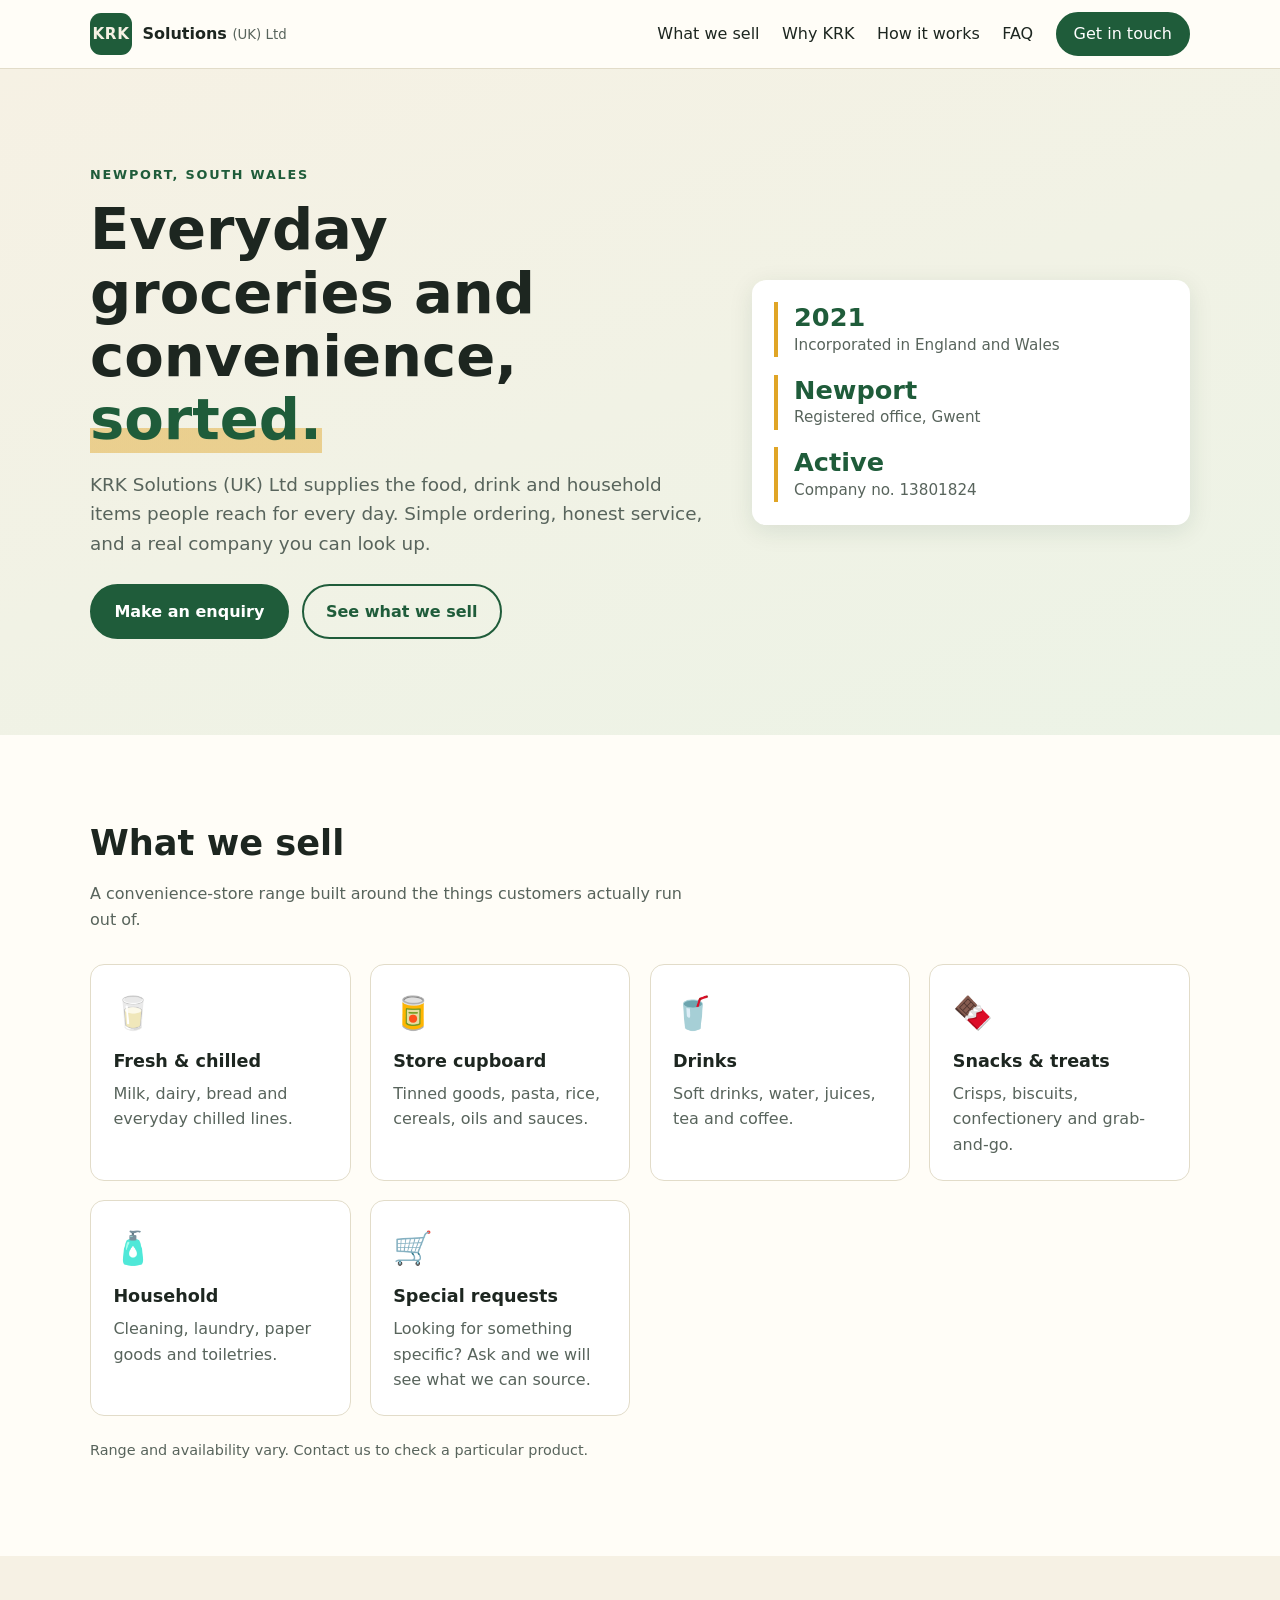
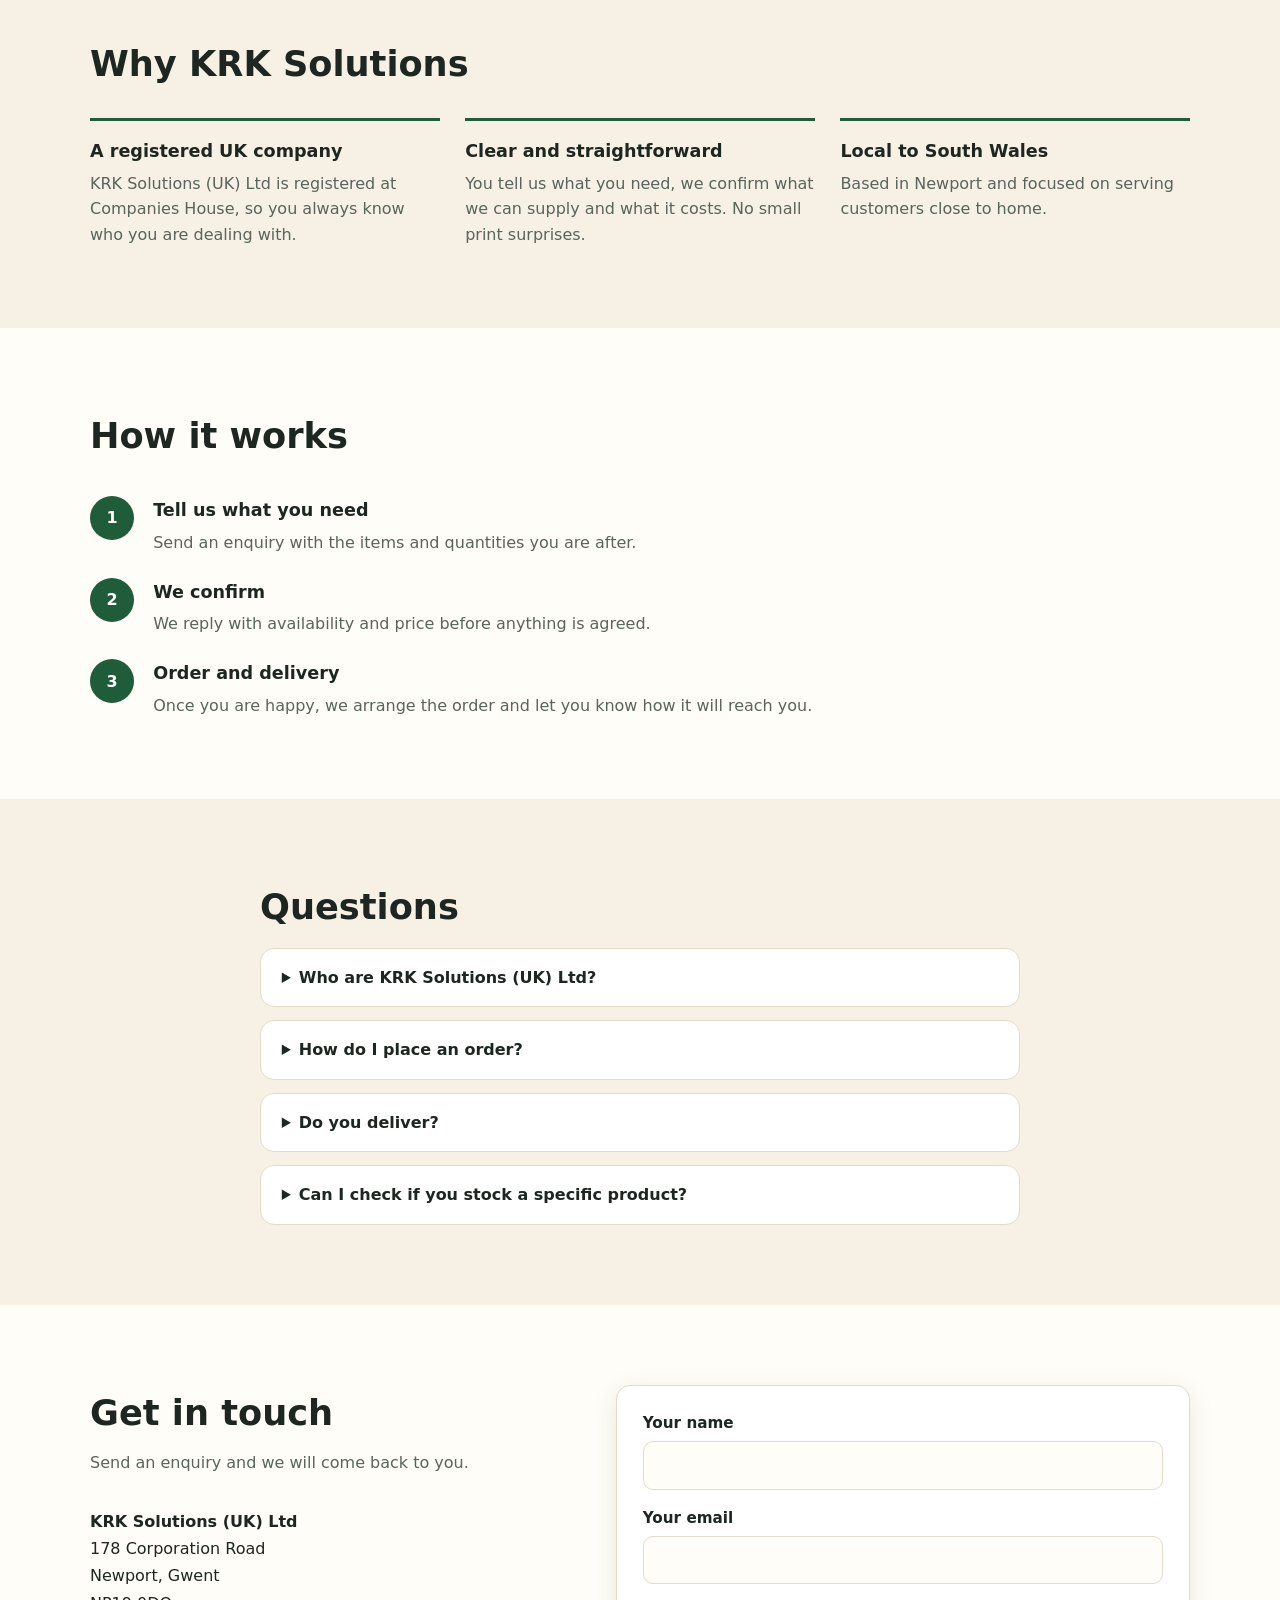
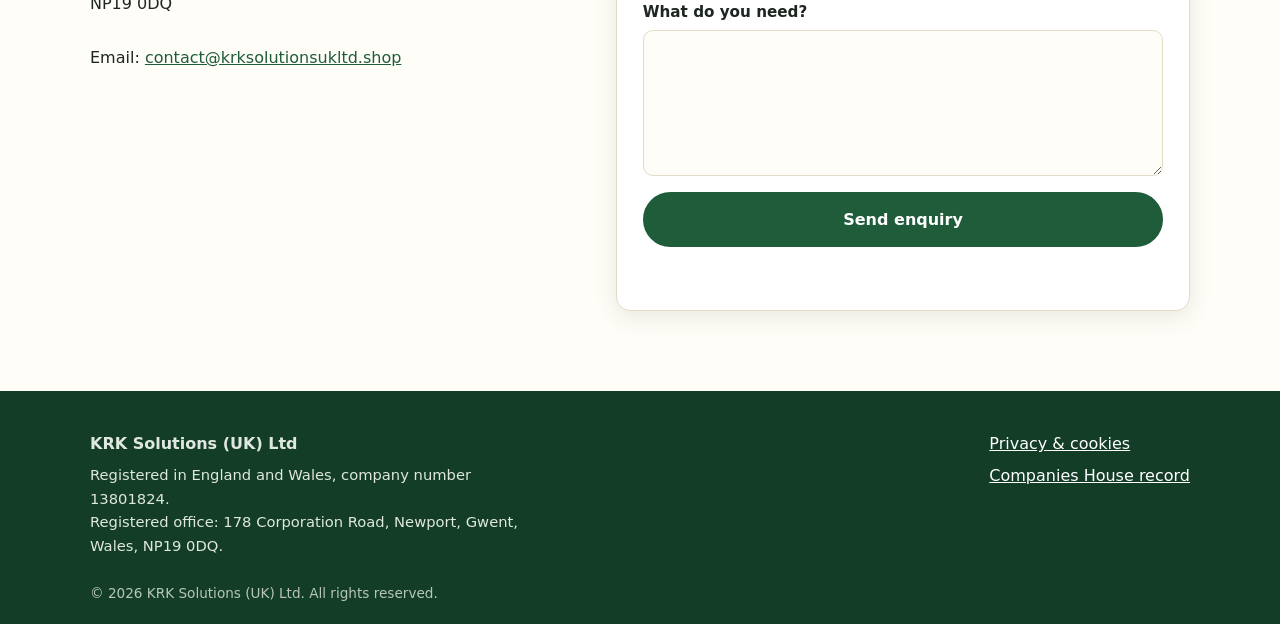
==== index.html @ f1e15398 "Add KRK Solutions (UK) Ltd website Co-Authored-By: Claude Sonnet 5.5 <noreply@anthropic.com>" ====
<!doctype html>
<html lang="en-GB">
<head>
  <meta charset="utf-8">
  <meta name="viewport" content="width=device-width, initial-scale=1">
  <title>KRK Solutions (UK) Ltd | Groceries &amp; Convenience, Newport</title>
  <meta name="description" content="KRK Solutions (UK) Ltd is a Newport-based retailer of everyday groceries and convenience goods. Get in touch for enquiries and orders.">
  <link rel="canonical" href="https://krksolutionsukltd.shop/">
  <meta property="og:title" content="KRK Solutions (UK) Ltd">
  <meta property="og:description" content="Everyday groceries and convenience goods from Newport, South Wales.">
  <meta property="og:type" content="website">
  <meta property="og:url" content="https://krksolutionsukltd.shop/">
  <meta name="theme-color" content="#1f5c3a">
  <link rel="icon" href="data:image/svg+xml,%3Csvg xmlns='http://www.w3.org/2000/svg' viewBox='0 0 64 64'%3E%3Crect width='64' height='64' rx='14' fill='%231f5c3a'/%3E%3Ctext x='32' y='43' font-family='Arial' font-weight='700' font-size='28' text-anchor='middle' fill='%23f6f1e4'%3EKRK%3C/text%3E%3C/svg%3E">
  <link rel="stylesheet" href="css/styles.css">
</head>
<body>
  <a class="skip" href="#main">Skip to content</a>

  <header class="site-header">
    <div class="wrap bar">
      <a class="brand" href="#top" aria-label="KRK Solutions (UK) Ltd, home">
        <span class="brand-mark" aria-hidden="true">KRK</span>
        <span class="brand-text">Solutions <small>(UK) Ltd</small></span>
      </a>
      <button class="menu-btn" aria-expanded="false" aria-controls="nav" aria-label="Menu">
        <span></span><span></span><span></span>
      </button>
      <nav id="nav" class="nav" aria-label="Main">
        <a href="#range">What we sell</a>
        <a href="#why">Why KRK</a>
        <a href="#how">How it works</a>
        <a href="#faq">FAQ</a>
        <a href="#contact" class="btn btn-small">Get in touch</a>
      </nav>
    </div>
  </header>

  <main id="main">
    <section class="hero" id="top">
      <div class="wrap hero-grid">
        <div class="hero-copy">
          <p class="eyebrow">Newport, South Wales</p>
          <h1>Everyday groceries and convenience, <em>sorted.</em></h1>
          <p class="lead">KRK Solutions (UK) Ltd supplies the food, drink and household items people reach for every day. Simple ordering, honest service, and a real company you can look up.</p>
          <div class="cta-row">
            <a class="btn" href="#contact">Make an enquiry</a>
            <a class="btn btn-ghost" href="#range">See what we sell</a>
          </div>
        </div>
        <ul class="hero-card" aria-label="At a glance">
          <li><strong>2021</strong><span>Incorporated in England and Wales</span></li>
          <li><strong>Newport</strong><span>Registered office, Gwent</span></li>
          <li><strong>Active</strong><span>Company no. 13801824</span></li>
        </ul>
      </div>
    </section>

    <section class="section" id="range">
      <div class="wrap">
        <h2>What we sell</h2>
        <p class="section-intro">A convenience-store range built around the things customers actually run out of.</p>
        <div class="cards">
          <article class="card"><span class="icon" aria-hidden="true">🥛</span><h3>Fresh &amp; chilled</h3><p>Milk, dairy, bread and everyday chilled lines.</p></article>
          <article class="card"><span class="icon" aria-hidden="true">🥫</span><h3>Store cupboard</h3><p>Tinned goods, pasta, rice, cereals, oils and sauces.</p></article>
          <article class="card"><span class="icon" aria-hidden="true">🥤</span><h3>Drinks</h3><p>Soft drinks, water, juices, tea and coffee.</p></article>
          <article class="card"><span class="icon" aria-hidden="true">🍫</span><h3>Snacks &amp; treats</h3><p>Crisps, biscuits, confectionery and grab-and-go.</p></article>
          <article class="card"><span class="icon" aria-hidden="true">🧴</span><h3>Household</h3><p>Cleaning, laundry, paper goods and toiletries.</p></article>
          <article class="card"><span class="icon" aria-hidden="true">🛒</span><h3>Special requests</h3><p>Looking for something specific? Ask and we will see what we can source.</p></article>
        </div>
        <p class="note">Range and availability vary. Contact us to check a particular product.</p>
      </div>
    </section>

    <section class="section alt" id="why">
      <div class="wrap">
        <h2>Why KRK Solutions</h2>
        <div class="split">
          <div class="point"><h3>A registered UK company</h3><p>KRK Solutions (UK) Ltd is registered at Companies House, so you always know who you are dealing with.</p></div>
          <div class="point"><h3>Clear and straightforward</h3><p>You tell us what you need, we confirm what we can supply and what it costs. No small print surprises.</p></div>
          <div class="point"><h3>Local to South Wales</h3><p>Based in Newport and focused on serving customers close to home.</p></div>
        </div>
      </div>
    </section>

    <section class="section" id="how">
      <div class="wrap">
        <h2>How it works</h2>
        <ol class="steps">
          <li><span class="num">1</span><div><h3>Tell us what you need</h3><p>Send an enquiry with the items and quantities you are after.</p></div></li>
          <li><span class="num">2</span><div><h3>We confirm</h3><p>We reply with availability and price before anything is agreed.</p></div></li>
          <li><span class="num">3</span><div><h3>Order and delivery</h3><p>Once you are happy, we arrange the order and let you know how it will reach you.</p></div></li>
        </ol>
      </div>
    </section>

    <section class="section alt" id="faq">
      <div class="wrap narrow">
        <h2>Questions</h2>
        <details><summary>Who are KRK Solutions (UK) Ltd?</summary><p>We are a private limited company registered in England and Wales (company number 13801824), incorporated on 15 December 2021, with our registered office in Newport.</p></details>
        <details><summary>How do I place an order?</summary><p>Use the enquiry form below or email us. We will confirm stock and price with you first.</p></details>
        <details><summary>Do you deliver?</summary><p>Delivery depends on your location and order size. Ask in your enquiry and we will confirm the options.</p></details>
        <details><summary>Can I check if you stock a specific product?</summary><p>Yes. Send us the product name and we will let you know.</p></details>
      </div>
    </section>

    <section class="section" id="contact">
      <div class="wrap contact-grid">
        <div>
          <h2>Get in touch</h2>
          <p class="section-intro">Send an enquiry and we will come back to you.</p>
          <address>
            <strong>KRK Solutions (UK) Ltd</strong><br>
            178 Corporation Road<br>
            Newport, Gwent<br>
            NP19 0DQ<br>
            <br>
            Email: <a id="mail-link" href="mailto:contact@krksolutionsukltd.shop">contact@krksolutionsukltd.shop</a>
          </address>
        </div>
        <form id="enquiry" class="form" novalidate>
          <label>Your name<input name="name" type="text" autocomplete="name" required></label>
          <label>Your email<input name="email" type="email" autocomplete="email" required></label>
          <label>What do you need?<textarea name="message" rows="5" required></textarea></label>
          <button class="btn" type="submit">Send enquiry</button>
          <p class="form-status" role="status" aria-live="polite"></p>
        </form>
      </div>
    </section>
  </main>

  <footer class="site-footer">
    <div class="wrap foot-grid">
      <div>
        <strong>KRK Solutions (UK) Ltd</strong>
        <p>Registered in England and Wales, company number 13801824.<br>
        Registered office: 178 Corporation Road, Newport, Gwent, Wales, NP19 0DQ.</p>
      </div>
      <div class="foot-links">
        <a href="privacy.html">Privacy &amp; cookies</a>
        <a href="https://find-and-update.company-information.service.gov.uk/company/13801824" rel="noopener" target="_blank">Companies House record</a>
      </div>
    </div>
    <div class="wrap copy">© <span id="year">2026</span> KRK Solutions (UK) Ltd. All rights reserved.</div>
  </footer>

  <script src="js/main.js"></script>
</body>
</html>
---- css/styles.css ----
:root{
  --green:#1f5c3a; --green-dark:#143d27; --cream:#f6f1e4; --paper:#fffdf7;
  --ink:#1d2620; --muted:#58645c; --accent:#e0a526; --line:#e2dcc9;
  --radius:14px; --shadow:0 6px 24px rgba(20,61,39,.10);
}
*{box-sizing:border-box}
html{scroll-behavior:smooth;scroll-padding-top:78px}
body{margin:0;font-family:system-ui,-apple-system,"Segoe UI",Roboto,Arial,sans-serif;color:var(--ink);background:var(--paper);line-height:1.6;-webkit-font-smoothing:antialiased}
img,svg{max-width:100%}
a{color:var(--green)}
.wrap{width:min(1100px,100% - 32px);margin-inline:auto}
.narrow{width:min(760px,100% - 32px)}
.skip{position:absolute;left:-999px;top:0;background:var(--green);color:#fff;padding:.6rem 1rem;z-index:100}
.skip:focus{left:8px;top:8px}

/* header */
.site-header{position:sticky;top:0;z-index:50;background:rgba(255,253,247,.94);backdrop-filter:blur(8px);border-bottom:1px solid var(--line)}
.bar{display:flex;align-items:center;justify-content:space-between;min-height:68px;gap:1rem}
.brand{display:flex;align-items:center;gap:.65rem;text-decoration:none;color:var(--ink);font-weight:700}
.brand-mark{display:grid;place-items:center;width:42px;height:42px;border-radius:11px;background:var(--green);color:var(--cream);font-size:.95rem;letter-spacing:.04em}
.brand-text small{font-weight:500;color:var(--muted)}
.nav{display:flex;align-items:center;gap:1.4rem}
.nav a{text-decoration:none;color:var(--ink);font-weight:500}
.nav a:hover{color:var(--green)}
.menu-btn{display:none;background:none;border:0;padding:.5rem;cursor:pointer}
.menu-btn span{display:block;width:24px;height:2px;background:var(--ink);margin:5px 0;transition:.2s}

/* buttons */
.btn{display:inline-block;background:var(--green);color:#fff !important;padding:.8rem 1.4rem;border-radius:999px;font-weight:600;text-decoration:none;border:2px solid var(--green);cursor:pointer;font:inherit;font-weight:600;transition:transform .15s,background .15s}
.btn:hover{background:var(--green-dark);transform:translateY(-1px)}
.btn-small{padding:.45rem 1rem}
.btn-ghost{background:transparent;color:var(--green) !important}
.btn-ghost:hover{background:var(--green);color:#fff !important}

/* hero */
.hero{background:linear-gradient(160deg,var(--cream),#ecf3e6);padding:clamp(3rem,8vw,6rem) 0}
.hero-grid{display:grid;grid-template-columns:1.4fr 1fr;gap:3rem;align-items:center}
.eyebrow{text-transform:uppercase;letter-spacing:.14em;font-size:.8rem;font-weight:700;color:var(--green);margin:0 0 .8rem}
h1{font-size:clamp(2.1rem,5vw,3.6rem);line-height:1.1;margin:0 0 1rem}
h1 em{font-style:normal;color:var(--green);background:linear-gradient(transparent 62%,rgba(224,165,38,.45) 62%)}
.lead{font-size:1.15rem;color:var(--muted);max-width:56ch}
.cta-row{display:flex;flex-wrap:wrap;gap:.8rem;margin-top:1.6rem}
.hero-card{list-style:none;margin:0;padding:1.4rem;background:#fff;border-radius:var(--radius);box-shadow:var(--shadow);display:grid;gap:1.1rem}
.hero-card li{display:flex;flex-direction:column;border-left:4px solid var(--accent);padding-left:1rem}
.hero-card strong{font-size:1.6rem;color:var(--green);line-height:1.2}
.hero-card span{color:var(--muted);font-size:.95rem}

/* sections */
.section{padding:clamp(3rem,7vw,5rem) 0}
.section.alt{background:var(--cream)}
h2{font-size:clamp(1.6rem,3.4vw,2.2rem);margin:0 0 .6rem}
h3{margin:0 0 .35rem;font-size:1.1rem}
.section-intro{color:var(--muted);margin:0 0 2rem;max-width:60ch}
.cards{display:grid;grid-template-columns:repeat(auto-fit,minmax(230px,1fr));gap:1.2rem}
.card{background:#fff;border:1px solid var(--line);border-radius:var(--radius);padding:1.4rem;transition:box-shadow .2s,transform .2s}
.card:hover{box-shadow:var(--shadow);transform:translateY(-3px)}
.card p{margin:0;color:var(--muted)}
.icon{font-size:2rem;display:block;margin-bottom:.5rem}
.note{color:var(--muted);font-size:.9rem;margin-top:1.4rem}
.split{display:grid;grid-template-columns:repeat(auto-fit,minmax(250px,1fr));gap:1.6rem;margin-top:1.6rem}
.point{border-top:3px solid var(--green);padding-top:1rem}
.point p{margin:0;color:var(--muted)}
.steps{list-style:none;margin:2rem 0 0;padding:0;display:grid;gap:1.4rem}
.steps li{display:flex;gap:1.2rem;align-items:flex-start}
.steps p{margin:0;color:var(--muted)}
.num{flex:none;display:grid;place-items:center;width:44px;height:44px;border-radius:50%;background:var(--green);color:#fff;font-weight:700}

/* faq */
details{background:#fff;border:1px solid var(--line);border-radius:var(--radius);padding:1rem 1.3rem;margin-top:.8rem}
summary{cursor:pointer;font-weight:600}
details p{margin:.7rem 0 0;color:var(--muted)}

/* contact */
.contact-grid{display:grid;grid-template-columns:1fr 1.2fr;gap:3rem}
address{font-style:normal;line-height:1.7}
.form{display:grid;gap:1rem;background:#fff;padding:1.6rem;border-radius:var(--radius);border:1px solid var(--line);box-shadow:var(--shadow)}
.form label{display:grid;gap:.35rem;font-weight:600;font-size:.95rem}
.form input,.form textarea{font:inherit;padding:.7rem .85rem;border:1.5px solid var(--line);border-radius:10px;background:var(--paper)}
.form input:focus,.form textarea:focus{outline:2px solid var(--green);border-color:var(--green)}
.form .invalid{border-color:#b3261e}
.form-status{margin:0;min-height:1.4em;font-size:.95rem}

/* footer */
.site-footer{background:var(--green-dark);color:#dfe8e0;padding:2.5rem 0 1.2rem}
.site-footer a{color:#fff}
.foot-grid{display:flex;justify-content:space-between;gap:2rem;flex-wrap:wrap}
.foot-grid p{margin:.4rem 0 0;font-size:.92rem;max-width:46ch}
.foot-links{display:flex;flex-direction:column;gap:.4rem}
.copy{margin-top:1.6rem;font-size:.85rem;opacity:.8}

/* legal page */
.legal{padding:3rem 0 4rem}
.legal h1{font-size:2rem}
.legal h2{font-size:1.2rem;margin-top:2rem}

/* motion */
.reveal{opacity:0;transform:translateY(14px);transition:opacity .6s,transform .6s}
.reveal.in{opacity:1;transform:none}
@media (prefers-reduced-motion:reduce){*{transition:none !important;scroll-behavior:auto !important}.reveal{opacity:1;transform:none}}

/* mobile */
@media (max-width:820px){
  .hero-grid,.contact-grid{grid-template-columns:1fr}
  .menu-btn{display:block}
  .nav{position:absolute;top:68px;left:0;right:0;flex-direction:column;align-items:stretch;gap:0;background:var(--paper);border-bottom:1px solid var(--line);display:none;padding:.5rem 16px 1rem}
  .nav.open{display:flex}
  .nav a{padding:.8rem 0;border-bottom:1px solid var(--line)}
  .nav .btn{text-align:center;margin-top:.8rem;border-bottom:2px solid var(--green)}
}
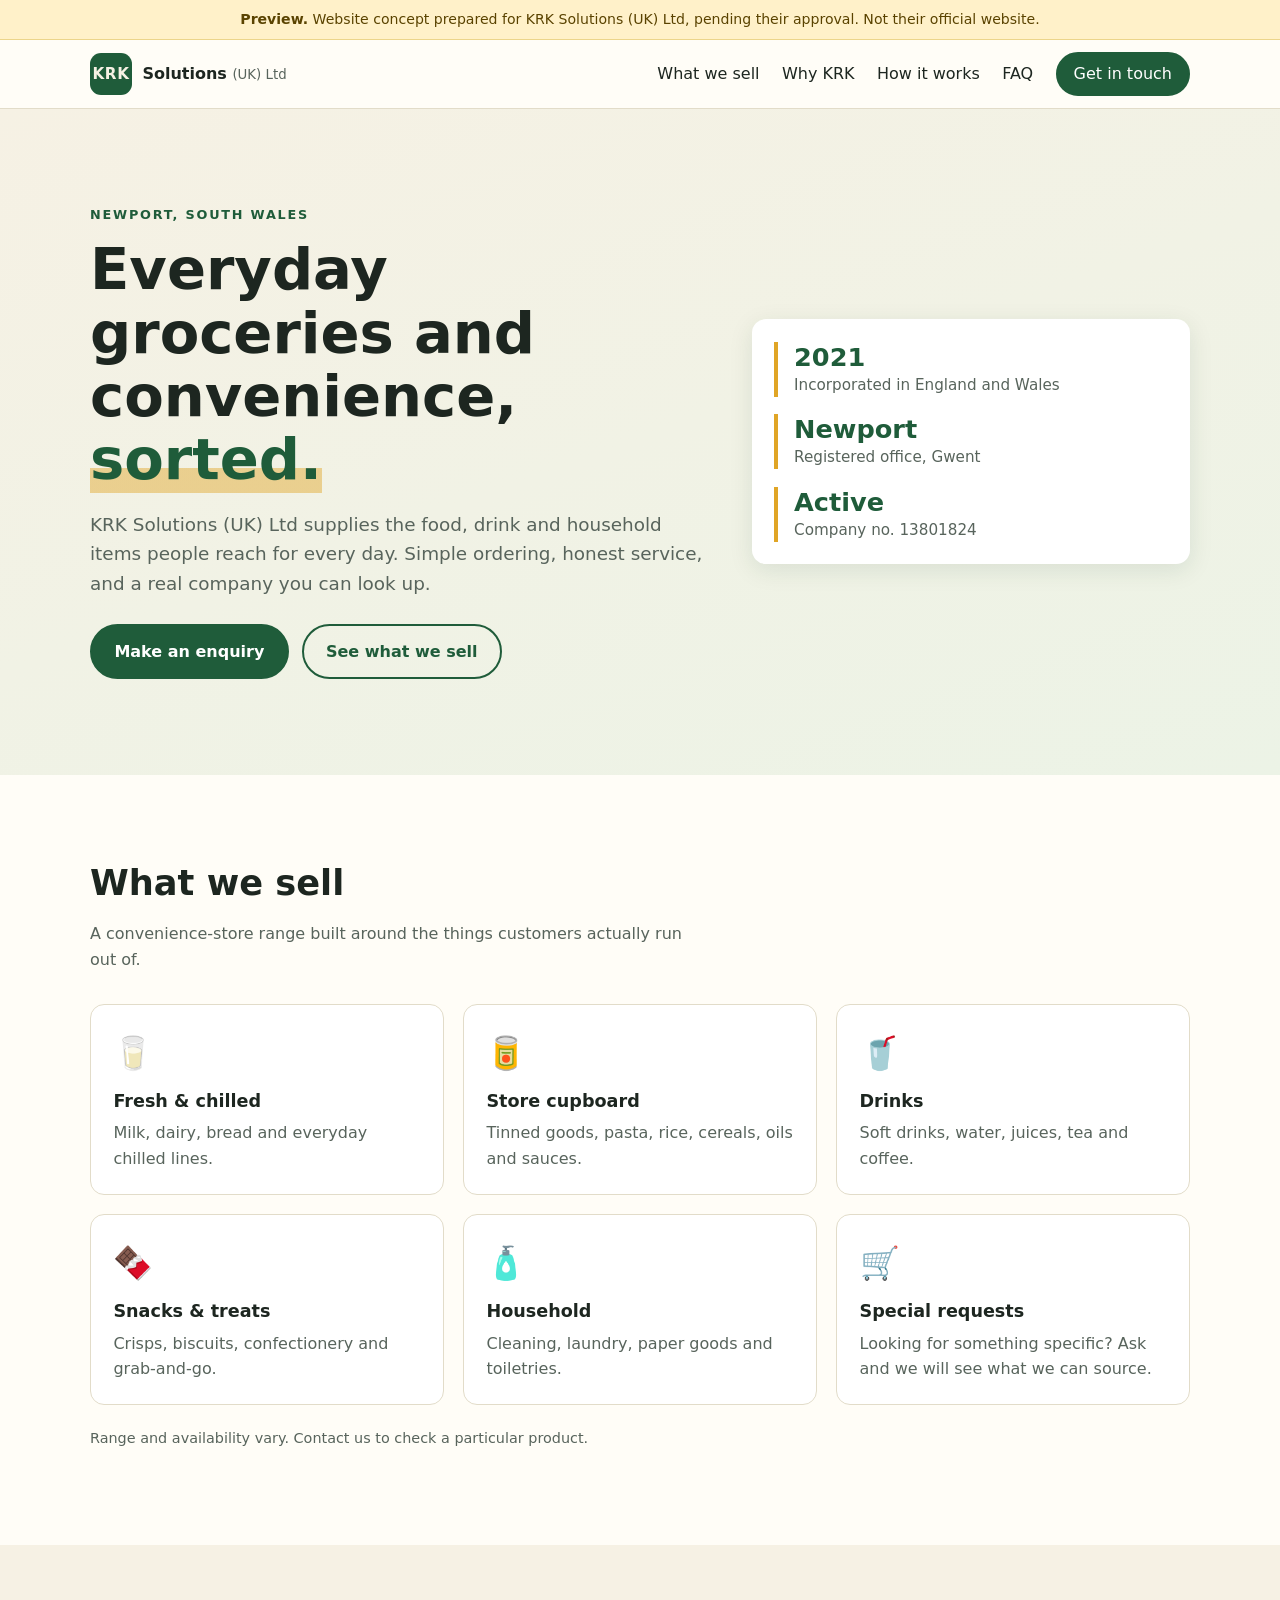
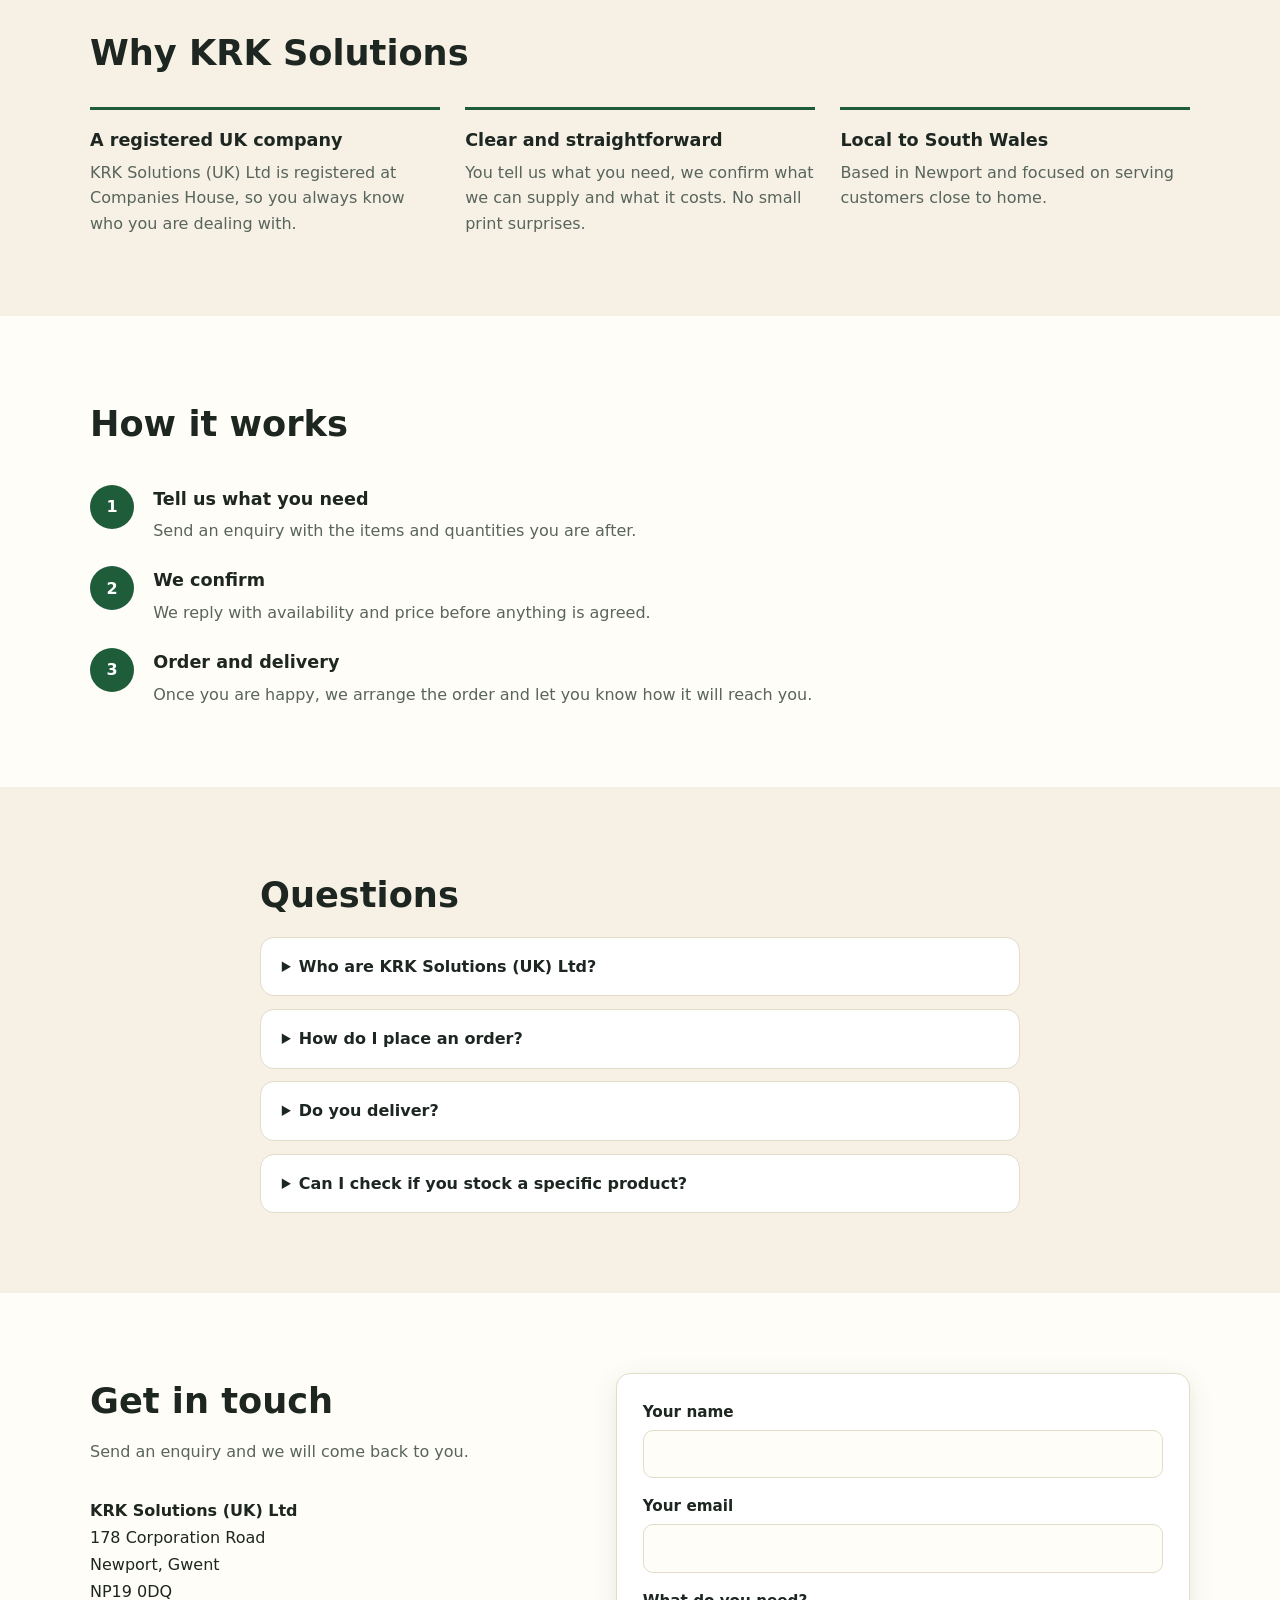
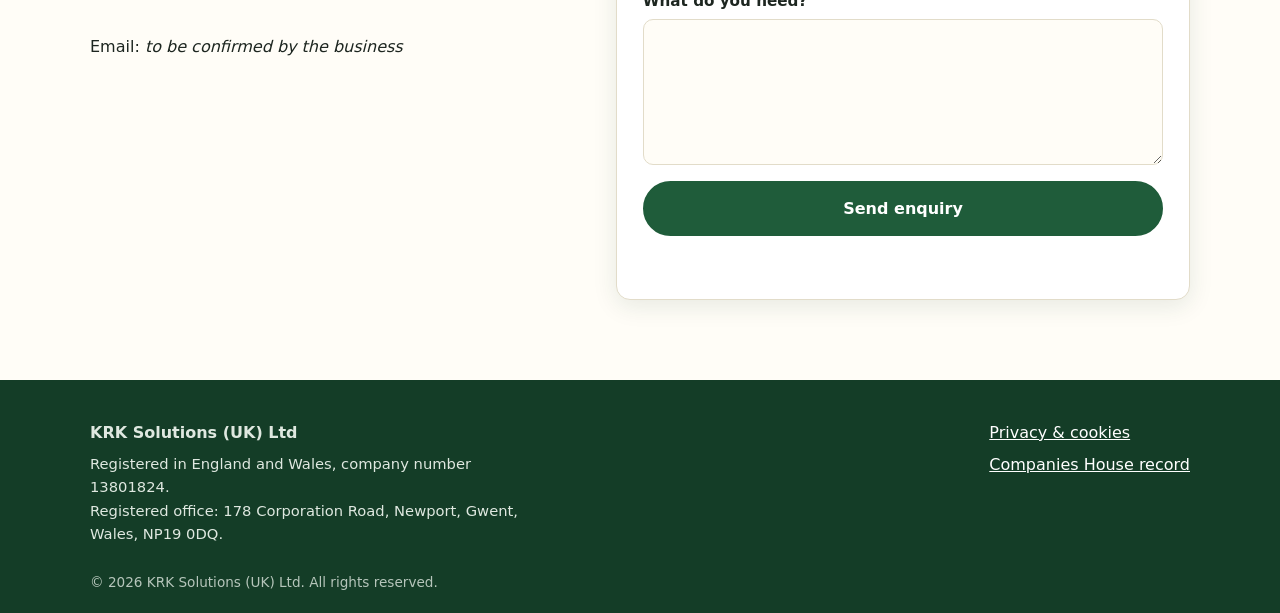
==== commit ecb8dd21: "Label site as a preview pending the company's approval Adds a preview notice, noindex, placeholder c" ====
--- a/index.html
+++ b/index.html
@@ -1,20 +1,20 @@
 <!doctype html>
-<html lang="en-GB">
+<html lang="en-GB" data-draft>
 <head>
   <meta charset="utf-8">
   <meta name="viewport" content="width=device-width, initial-scale=1">
-  <title>KRK Solutions (UK) Ltd | Groceries &amp; Convenience, Newport</title>
+  <meta name="robots" content="noindex, nofollow">
+  <title>KRK Solutions (UK) Ltd | Groceries &amp; Convenience, Newport (Preview)</title>
   <meta name="description" content="KRK Solutions (UK) Ltd is a Newport-based retailer of everyday groceries and convenience goods. Get in touch for enquiries and orders.">
-  <link rel="canonical" href="https://krksolutionsukltd.shop/">
   <meta property="og:title" content="KRK Solutions (UK) Ltd">
   <meta property="og:description" content="Everyday groceries and convenience goods from Newport, South Wales.">
   <meta property="og:type" content="website">
-  <meta property="og:url" content="https://krksolutionsukltd.shop/">
   <meta name="theme-color" content="#1f5c3a">
   <link rel="icon" href="data:image/svg+xml,%3Csvg xmlns='http://www.w3.org/2000/svg' viewBox='0 0 64 64'%3E%3Crect width='64' height='64' rx='14' fill='%231f5c3a'/%3E%3Ctext x='32' y='43' font-family='Arial' font-weight='700' font-size='28' text-anchor='middle' fill='%23f6f1e4'%3EKRK%3C/text%3E%3C/svg%3E">
   <link rel="stylesheet" href="css/styles.css">
 </head>
 <body>
+  <div class="draft-bar" role="note"><strong>Preview.</strong> Website concept prepared for KRK Solutions (UK) Ltd, pending their approval. Not their official website.</div>
   <a class="skip" href="#main">Skip to content</a>
 
   <header class="site-header">
@@ -115,7 +115,7 @@
             Newport, Gwent<br>
             NP19 0DQ<br>
             <br>
-            Email: <a id="mail-link" href="mailto:contact@krksolutionsukltd.shop">contact@krksolutionsukltd.shop</a>
+            Email: <em>to be confirmed by the business</em>
           </address>
         </div>
         <form id="enquiry" class="form" novalidate>
--- a/css/styles.css
+++ b/css/styles.css
@@ -51,7 +51,7 @@
 h2{font-size:clamp(1.6rem,3.4vw,2.2rem);margin:0 0 .6rem}
 h3{margin:0 0 .35rem;font-size:1.1rem}
 .section-intro{color:var(--muted);margin:0 0 2rem;max-width:60ch}
-.cards{display:grid;grid-template-columns:repeat(auto-fit,minmax(230px,1fr));gap:1.2rem}
+.cards{display:grid;grid-template-columns:repeat(auto-fit,minmax(min(300px,100%),1fr));gap:1.2rem}
 .card{background:#fff;border:1px solid var(--line);border-radius:var(--radius);padding:1.4rem;transition:box-shadow .2s,transform .2s}
 .card:hover{box-shadow:var(--shadow);transform:translateY(-3px)}
 .card p{margin:0;color:var(--muted)}
@@ -107,3 +107,6 @@
   .nav a{padding:.8rem 0;border-bottom:1px solid var(--line)}
   .nav .btn{text-align:center;margin-top:.8rem;border-bottom:2px solid var(--green)}
 }
+
+/* preview notice */
+.draft-bar{background:#fff1c9;color:#5a4300;text-align:center;font-size:.88rem;padding:.6rem 1rem;border-bottom:1px solid #ecd58a;line-height:1.4}
